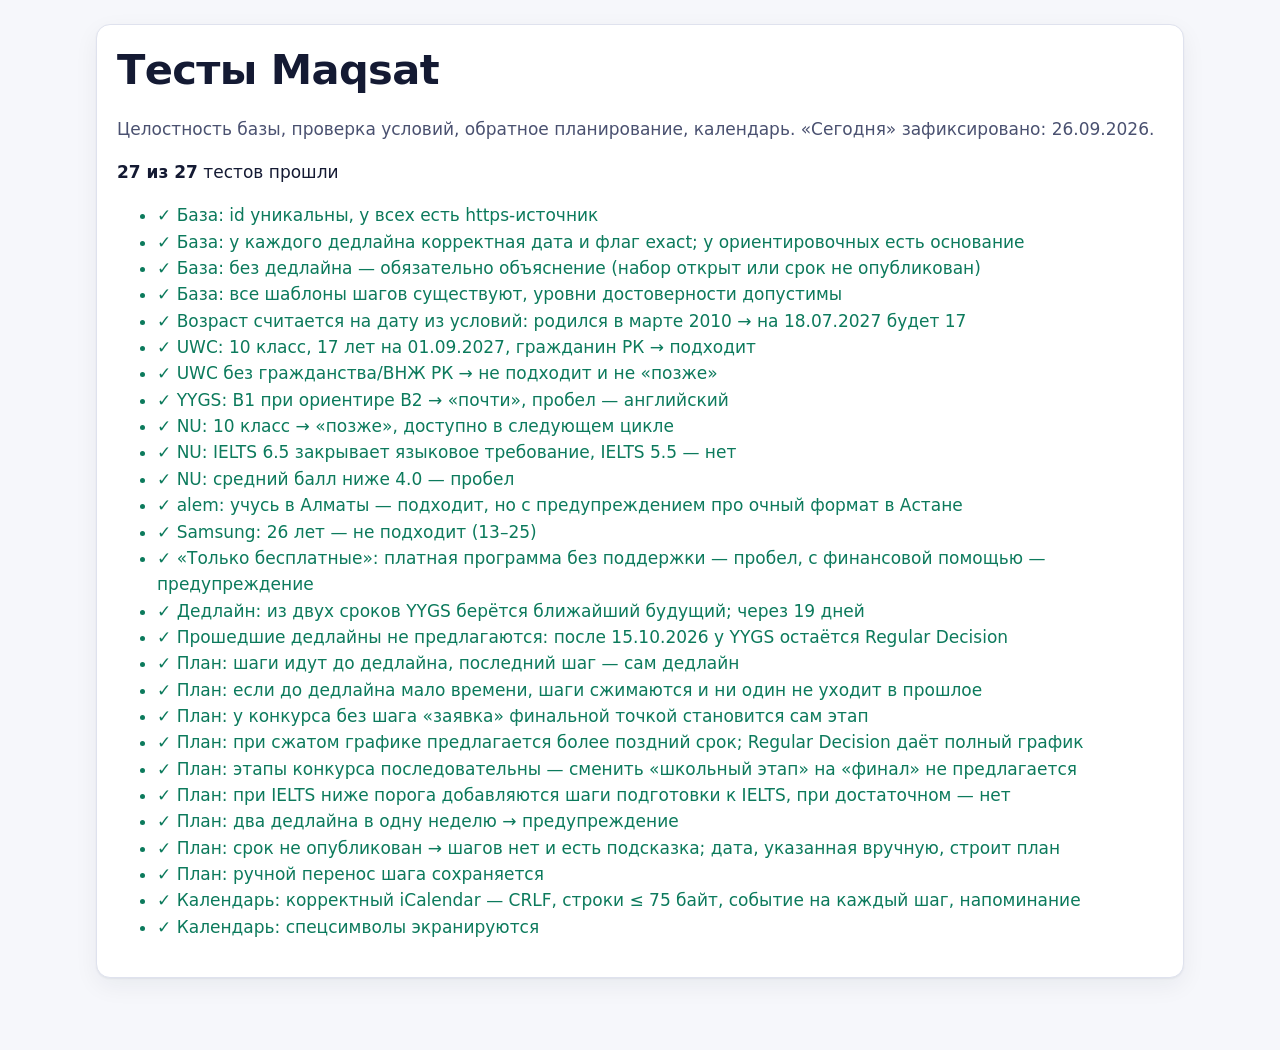
==== tests.html @ 8730979d "Maqsat: opportunity matching with eligibility gaps and backward planning Final-round product for Ven" ====
<!DOCTYPE html>
<html lang="ru">
<head>
  <meta charset="UTF-8">
  <meta name="viewport" content="width=device-width, initial-scale=1">
  <title>Maqsat — тесты</title>
  <link rel="stylesheet" href="css/style.css?v=1">
</head>
<body>
  <main>
    <section class="card">
      <h1>Тесты Maqsat</h1>
      <p class="muted">Целостность базы, проверка условий, обратное планирование, календарь. «Сегодня» зафиксировано: 26.09.2026.</p>
      <p id="sum"></p>
      <ul class="tests" id="tests"></ul>
    </section>
  </main>
  <script src="js/data.js?v=1"></script>
  <script src="js/engine.js?v=1"></script>
  <script>
    const T0 = M.date.parse('2026-09-26');
    const out = document.getElementById('tests');
    const results = [];
    function test(name, fn) {
      let ok = false, err = '';
      try { fn(); ok = true; } catch (e) { err = e.message; }
      results.push({ name, ok, err });
      out.insertAdjacentHTML('beforeend', `<li class="${ok ? 'pass' : 'fail'}">${ok ? '✓' : '✗'} ${name}${err ? ' — ' + err : ''}</li>`);
    }
    function assert(c, m) { if (!c) throw new Error(m || 'assertion failed'); }
    function eq(a, b, m) { if (JSON.stringify(a) !== JSON.stringify(b)) throw new Error((m || '') + ` ожидалось ${JSON.stringify(b)}, получено ${JSON.stringify(a)}`); }

    const base = { birthYear: 2010, birthMonth: 3, status: 'g10', kz: true, english: 2, ielts: null, avg: 4.6, city: 'almaty', interests: ['abroad', 'summer'], onlyFree: false };
    const P = over => Object.assign({}, base, over || {});
    const m = (id, p) => M.match(p || base, M.OPP[id], T0);

    // ---------- база ----------
    test('База: id уникальны, у всех есть https-источник', () => {
      eq(new Set(M.OPPORTUNITIES.map(o => o.id)).size, M.OPPORTUNITIES.length);
      M.OPPORTUNITIES.forEach(o => assert(/^https:\/\//.test(o.source.url), o.id));
    });
    test('База: у каждого дедлайна корректная дата и флаг exact; у ориентировочных есть основание', () => {
      M.OPPORTUNITIES.forEach(o => o.deadlines.forEach(d => {
        assert(/^\d{4}-\d{2}-\d{2}$/.test(d.date) && !isNaN(M.date.parse(d.date)), o.id);
        assert(typeof d.exact === 'boolean', o.id + ' exact');
        if (!d.exact) assert(d.basis && d.basis.length > 10, o.id + ': нет основания для оценки');
      }));
    });
    test('База: без дедлайна — обязательно объяснение (набор открыт или срок не опубликован)', () => {
      M.OPPORTUNITIES.filter(o => !o.deadlines.length).forEach(o => assert(o.rolling || o.unknownDeadline, o.id));
    });
    test('База: все шаблоны шагов существуют, уровни достоверности допустимы', () => {
      M.OPPORTUNITIES.forEach(o => {
        o.steps.forEach(k => assert(M.STEP_TEMPLATES[k], o.id + ':' + k));
        Object.values(o.reqConf || {}).forEach(c => assert(['official', 'secondary', 'estimate'].includes(c), o.id + ':' + c));
        (o.req.status || []).forEach(s => assert(M.STATUSES.some(x => x.id === s), o.id + ':' + s));
      });
    });

    // ---------- условия ----------
    test('Возраст считается на дату из условий: родился в марте 2010 → на 18.07.2027 будет 17', () => {
      eq(M.ageAt(base, M.date.parse('2027-07-18')), 17);
      eq(M.ageAt({ birthYear: 2010, birthMonth: 9 }, M.date.parse('2027-07-18')), 16);
    });
    test('UWC: 10 класс, 17 лет на 01.09.2027, гражданин РК → подходит', () => eq(m('uwc').status, 'fit'));
    test('UWC без гражданства/ВНЖ РК → не подходит и не «позже»', () => eq(m('uwc', P({ kz: false })).status, 'no'));
    test('YYGS: B1 при ориентире B2 → «почти», пробел — английский', () => {
      const r = m('yygs');
      eq(r.status, 'almost');
      assert(r.checks.find(c => c.kind === 'english').level === 'gap');
      eq(r.checks.find(c => c.kind === 'english').conf, 'estimate', 'уровень английского помечен как наша оценка:');
    });
    test('NU: 10 класс → «позже», доступно в следующем цикле', () => {
      const r = m('nu');
      eq(r.status, 'later'); eq(r.laterYear, 2028);
    });
    test('NU: IELTS 6.5 закрывает языковое требование, IELTS 5.5 — нет', () => {
      assert(m('nu', P({ status: 'g11', ielts: 6.5 })).checks.find(c => c.kind === 'english').level === 'ok');
      assert(m('nu', P({ status: 'g11', ielts: 5.5 })).checks.find(c => c.kind === 'english').level === 'gap');
    });
    test('NU: средний балл ниже 4.0 — пробел', () => eq(m('nu', P({ status: 'g11', ielts: 6.5, avg: 3.8 })).status, 'almost'));
    test('alem: учусь в Алматы — подходит, но с предупреждением про очный формат в Астане', () => {
      const r = m('alem');
      eq(r.status, 'fit');
      eq(r.checks.find(c => c.kind === 'city').level, 'warn');
    });
    test('Samsung: 26 лет — не подходит (13–25)', () => eq(m('samsung', P({ birthYear: 2000, status: 'grad' })).status, 'no'));
    test('«Только бесплатные»: платная программа без поддержки — пробел, с финансовой помощью — предупреждение', () => {
      eq(m('yygs', P({ onlyFree: true })).checks.find(c => c.kind === 'free').level, 'warn');
      assert(!m('flex', P({ onlyFree: true })).checks.some(c => c.kind === 'free'), 'FLEX бесплатный');
    });
    test('Дедлайн: из двух сроков YYGS берётся ближайший будущий; через 19 дней', () => {
      const r = m('yygs');
      eq(r.deadline.label, 'Early Action'); eq(r.daysLeft, 19);
    });
    test('Прошедшие дедлайны не предлагаются: после 15.10.2026 у YYGS остаётся Regular Decision', () => {
      eq(M.match(base, M.OPP.yygs, M.date.parse('2026-10-20')).deadline.label, 'Regular Decision');
    });

    // ---------- план ----------
    test('План: шаги идут до дедлайна, последний шаг — сам дедлайн', () => {
      const plan = M.buildPlan(base, { uwc: {} }, T0);
      const st = plan.items[0].steps;
      assert(st.length >= 4);
      eq(M.date.iso(st[st.length - 1].date), '2027-01-05');
      assert(st[st.length - 1].deadline);
    });
    test('План: если до дедлайна мало времени, шаги сжимаются и ни один не уходит в прошлое', () => {
      const plan = M.buildPlan(base, { yygs: { deadline: 0 } }, T0);
      const it = plan.items[0];
      assert(it.compressed, 'должен быть сжат');
      it.steps.forEach(s => assert(s.date >= T0, s.text + ' в прошлом'));
      assert(plan.warnings.some(w => w.type === 'late'));
    });
    test('План: у конкурса без шага «заявка» финальной точкой становится сам этап', () => {
      const st = M.buildPlan(base, { rknp: {} }, T0).items[0].steps;
      const last = st[st.length - 1];
      assert(last.deadline); eq(last.text, 'Школьный этап'); eq(M.date.iso(last.date), '2026-10-10');
    });
    test('План: при сжатом графике предлагается более поздний срок; Regular Decision даёт полный график', () => {
      const a = M.buildPlan(base, { yygs: { deadline: 0 } }, T0);
      const w = a.warnings.find(x => x.type === 'late');
      eq(w.alt, 1);
      const b = M.buildPlan(base, { yygs: { deadline: 1 } }, T0);
      assert(!b.items[0].compressed, 'RD не должен быть сжат');
    });
    test('План: этапы конкурса последовательны — сменить «школьный этап» на «финал» не предлагается', () => {
      const a = M.buildPlan(base, { rknp: {} }, T0);
      const w = a.warnings.find(x => x.type === 'late' && x.opp === 'rknp');
      assert(w && w.alt == null, JSON.stringify(w));
      eq(M.targetDeadline(M.OPP.rknp, T0, { deadline: 1 }).label, 'Школьный этап', 'выбор этапа игнорируется:');
    });
    test('План: при IELTS ниже порога добавляются шаги подготовки к IELTS, при достаточном — нет', () => {
      const need = M.buildPlan(P({ status: 'g11', ielts: 5.5 }), { nu: {} }, T0).steps.filter(s => s.id.includes(':ielts:'));
      const ok = M.buildPlan(P({ status: 'g11', ielts: 7 }), { nu: {} }, T0).steps.filter(s => s.id.includes(':ielts:'));
      eq(need.length, 3); eq(ok.length, 0);
    });
    test('План: два дедлайна в одну неделю → предупреждение', () => {
      const plan = M.buildPlan(P({ status: 'g11' }), { hungaricum: {}, rise: {} }, T0);
      assert(plan.warnings.some(w => w.type === 'clash'), JSON.stringify(plan.warnings));
    });
    test('План: срок не опубликован → шагов нет и есть подсказка; дата, указанная вручную, строит план', () => {
      const a = M.buildPlan(base, { flex: {} }, T0);
      eq(a.items[0].steps.length, 0); assert(a.warnings.some(w => w.type === 'nodate'));
      const b = M.buildPlan(base, { flex: { manualDate: '2026-11-20' } }, T0);
      assert(b.items[0].steps.length > 0); eq(M.date.iso(b.items[0].steps.slice(-1)[0].date), '2026-11-20');
    });
    test('План: ручной перенос шага сохраняется', () => {
      const id = M.buildPlan(base, { uwc: {} }, T0).steps[0].id;
      const p = M.buildPlan(base, { uwc: { moved: { [id]: '2026-12-01' } } }, T0);
      eq(M.date.iso(p.steps.find(s => s.id === id).date), '2026-12-01');
    });

    // ---------- календарь ----------
    test('Календарь: корректный iCalendar — CRLF, строки ≤ 75 байт, событие на каждый шаг, напоминание', () => {
      const plan = M.buildPlan(P({ status: 'g11', ielts: 5.5 }), { nu: {}, uwc: {}, yygs: { deadline: 1 } }, T0);
      const ics = M.toICS(plan, new Date(Date.UTC(2026, 8, 26, 10, 0, 0)));
      assert(ics.startsWith('BEGIN:VCALENDAR\r\n') && ics.endsWith('END:VCALENDAR\r\n'));
      const enc = new TextEncoder();
      ics.split('\r\n').forEach(l => assert(enc.encode(l).length <= 75, 'длинная строка: ' + l));
      eq((ics.match(/BEGIN:VEVENT/g) || []).length, plan.steps.length);
      eq((ics.match(/BEGIN:VALARM/g) || []).length, plan.steps.length);
      assert(/DTSTART;VALUE=DATE:20270105/.test(ics), 'дедлайн UWC');
    });
    test('Календарь: спецсимволы экранируются', () => {
      const plan = M.buildPlan(base, { uwc: {} }, T0);
      const ics = M.toICS(plan);
      assert(!/SUMMARY:[^\r]*[^\\],/.test(ics.replace(/\r\n /g, '')), 'неэкранированная запятая');
    });

    const pass = results.filter(r => r.ok).length;
    document.getElementById('sum').innerHTML = `<b>${pass} из ${results.length}</b> тестов прошли`;
    window.TEST_RESULTS = results;
  </script>
</body>
</html>
---- css/style.css ----
:root {
  --bg: #f6f7fb;
  --surface: #ffffff;
  --surface-2: #f0f2f8;
  --ink: #141a33;
  --ink-2: #4a5170;
  --line: #dfe2ee;
  --accent: #2f3fbf;
  --accent-ink: #ffffff;
  --accent-soft: #e6e9fb;
  --gold: #b87700;
  --gold-soft: #fff1d6;
  --ok: #0c7a5c;
  --ok-soft: #dcf2ea;
  --warn: #9a5200;
  --warn-soft: #fdecd6;
  --bad: #b3312f;
  --bad-soft: #fbe3e2;
  --later: #5b48c9;
  --later-soft: #ebe7fb;
  --radius: 14px;
  --shadow: 0 1px 2px rgba(20, 26, 51, .06), 0 8px 24px rgba(20, 26, 51, .06);
  color-scheme: light;
}
@media (prefers-color-scheme: dark) {
  :root:not([data-theme="light"]) {
    --bg: #0f1224; --surface: #171b33; --surface-2: #1f2440; --ink: #eef0fa; --ink-2: #aab0cf; --line: #2c3254;
    --accent: #8f9bff; --accent-ink: #0f1224; --accent-soft: #252c5c;
    --gold: #ffc24d; --gold-soft: #3b2e12; --ok: #4fd1a5; --ok-soft: #15372d; --warn: #ffb35c; --warn-soft: #3d2912;
    --bad: #ff8a86; --bad-soft: #43201f; --later: #b3a6ff; --later-soft: #2a2552;
    --shadow: 0 1px 2px rgba(0,0,0,.3), 0 8px 24px rgba(0,0,0,.3);
    color-scheme: dark;
  }
}

* { box-sizing: border-box; }
html { -webkit-text-size-adjust: 100%; }
body { margin: 0; background: var(--bg); color: var(--ink); font: 17px/1.55 system-ui, -apple-system, "Segoe UI", Roboto, Arial, sans-serif; }
h1, h2, h3 { line-height: 1.2; margin: 0 0 .5em; }
h1 { font-size: clamp(1.7rem, 4.5vw, 2.6rem); letter-spacing: -.015em; }
h2 { font-size: 1.25rem; }
h3 { font-size: 1.05rem; }
p { margin: 0 0 1em; }
a { color: var(--accent); }
.muted { color: var(--ink-2); }
.small { font-size: .9rem; }
.tiny { font-size: .8rem; }
.sr-only { position: absolute; width: 1px; height: 1px; overflow: hidden; clip: rect(0 0 0 0); white-space: nowrap; }
.skip { position: absolute; left: -999px; top: 8px; background: var(--accent); color: var(--accent-ink); padding: 10px 14px; border-radius: 8px; z-index: 20; }
.skip:focus { left: 8px; }
:focus-visible { outline: 3px solid var(--accent); outline-offset: 2px; }

.topbar { display: flex; flex-wrap: wrap; align-items: center; justify-content: space-between; gap: 8px 16px; padding: 12px max(16px, calc((100vw - 1120px) / 2)); background: var(--surface); border-bottom: 1px solid var(--line); position: sticky; top: 0; z-index: 10; }
.brand { display: flex; align-items: center; gap: 8px; color: var(--accent); text-decoration: none; font-weight: 800; font-size: 1.25rem; }
.topbar nav { display: flex; gap: 4px; overflow-x: auto; }
.topbar nav a { color: var(--ink-2); text-decoration: none; padding: 8px 12px; border-radius: 999px; white-space: nowrap; font-weight: 600; font-size: .95rem; min-height: 40px; display: inline-flex; align-items: center; gap: 6px; }
.topbar nav a.active, .topbar nav a:hover { background: var(--accent-soft); color: var(--accent); }
.badge { background: var(--accent); color: var(--accent-ink); border-radius: 999px; font-size: .75rem; padding: 1px 7px; }

main { max-width: 1120px; margin: 0 auto; padding: 24px 16px 56px; outline: none; }
.foot { text-align: center; color: var(--ink-2); font-size: .82rem; padding: 20px 16px 32px; }

.card { background: var(--surface); border: 1px solid var(--line); border-radius: var(--radius); padding: 20px; box-shadow: var(--shadow); margin-bottom: 16px; }
.narrow { max-width: 720px; margin-left: auto; margin-right: auto; }

.btn { display: inline-flex; align-items: center; justify-content: center; gap: 8px; min-height: 46px; padding: 10px 20px; border-radius: 12px; border: 1.5px solid var(--line); background: var(--surface); color: var(--ink); font: inherit; font-weight: 700; text-decoration: none; cursor: pointer; }
.btn:hover { border-color: var(--accent); }
.btn.primary { background: var(--accent); border-color: var(--accent); color: var(--accent-ink); }
.btn.ghost { background: transparent; border-color: transparent; color: var(--ink-2); }
.btn.small { min-height: 38px; padding: 6px 14px; font-size: .92rem; }
.btn[aria-pressed="true"] { background: var(--ok-soft); border-color: var(--ok); color: var(--ok); }
.row { display: flex; flex-wrap: wrap; gap: 10px; align-items: center; }

/* Главная */
.hero { padding: 16px 0 8px; }
.hero h1 { max-width: 18ch; }
.lead { font-size: 1.15rem; color: var(--ink-2); max-width: 60ch; }
.pillars { display: grid; grid-template-columns: repeat(3, 1fr); gap: 14px; margin: 28px 0; }
.pillar { background: var(--surface); border: 1px solid var(--line); border-radius: var(--radius); padding: 18px; }
.pillar b { display: block; font-size: 1.05rem; margin-bottom: 4px; }
.pillar p { margin: 0; color: var(--ink-2); font-size: .95rem; }
.pillar .num { display: inline-grid; place-items: center; width: 34px; height: 34px; border-radius: 50%; background: var(--accent); color: var(--accent-ink); font-weight: 800; margin-bottom: 10px; }
.trust { border-left: 0; background: var(--gold-soft); border-radius: var(--radius); padding: 16px 18px; }

/* Форма */
form .field { display: grid; gap: 6px; margin-bottom: 16px; }
.field > span, legend { font-weight: 700; }
.field .hint { font-weight: 400; color: var(--ink-2); font-size: .88rem; }
select, input[type="number"] { font: inherit; padding: 11px 12px; min-height: 46px; border-radius: 10px; border: 1.5px solid var(--line); background: var(--surface-2); color: var(--ink); width: 100%; }
.two { display: grid; grid-template-columns: 1fr 1fr; gap: 12px; }
fieldset { border: 0; padding: 0; margin: 0 0 16px; }
.chips { display: flex; flex-wrap: wrap; gap: 8px; margin-top: 8px; }
.chip-check { position: relative; }
.chip-check input { position: absolute; opacity: 0; width: 1px; height: 1px; }
.chip-check span { display: inline-flex; align-items: center; min-height: 42px; padding: 8px 14px; border-radius: 999px; border: 1.5px solid var(--line); background: var(--surface); cursor: pointer; font-weight: 600; font-size: .95rem; }
.chip-check input:checked + span { background: var(--accent-soft); border-color: var(--accent); color: var(--accent); }
.chip-check input:checked + span::before { content: "✓ "; }
.chip-check input:focus-visible + span { outline: 3px solid var(--accent); outline-offset: 2px; }
.switch { display: flex; gap: 10px; align-items: center; min-height: 44px; font-weight: 600; }
.switch input { width: 22px; height: 22px; accent-color: var(--accent); }

/* Возможности */
.summary { display: flex; flex-wrap: wrap; gap: 8px; margin: 12px 0 18px; }
.filter { border: 1.5px solid var(--line); background: var(--surface); border-radius: 999px; padding: 8px 14px; min-height: 42px; font: inherit; font-weight: 700; cursor: pointer; color: var(--ink); }
.filter[aria-pressed="true"] { background: var(--ink); color: var(--surface); border-color: var(--ink); }
.opps { display: grid; grid-template-columns: repeat(auto-fill, minmax(320px, 1fr)); gap: 16px; }
.opp { display: flex; flex-direction: column; background: var(--surface); border: 1px solid var(--line); border-radius: var(--radius); box-shadow: var(--shadow); overflow: hidden; }
.opp-head { padding: 16px 18px 10px; }
.opp-body { padding: 0 18px 12px; flex: 1; }
.opp-foot { padding: 12px 18px 16px; border-top: 1px solid var(--line); display: flex; flex-wrap: wrap; gap: 8px; align-items: center; justify-content: space-between; }
.status { display: inline-flex; align-items: center; gap: 6px; font-weight: 800; font-size: .82rem; padding: 4px 10px; border-radius: 999px; margin-bottom: 8px; }
.st-fit { background: var(--ok-soft); color: var(--ok); }
.st-almost { background: var(--warn-soft); color: var(--warn); }
.st-later { background: var(--later-soft); color: var(--later); }
.st-no { background: var(--surface-2); color: var(--ink-2); }
.opp h3 { font-size: 1.12rem; margin-bottom: 2px; }
.org { color: var(--ink-2); font-size: .88rem; margin-bottom: 8px; }
.tags { display: flex; flex-wrap: wrap; gap: 6px; margin-bottom: 10px; }
.tag { font-size: .78rem; font-weight: 700; padding: 3px 8px; border-radius: 6px; background: var(--surface-2); color: var(--ink-2); }
.tag.free { background: var(--ok-soft); color: var(--ok); }
.dl { display: flex; flex-wrap: wrap; align-items: baseline; gap: 4px 10px; padding: 10px 12px; border-radius: 10px; background: var(--gold-soft); margin: 10px 0; }
.dl b { color: var(--gold); }
.dl .left { font-weight: 800; }
.dl.soon { background: var(--bad-soft); }
.dl.soon b, .dl.soon .left { color: var(--bad); }
.dl.none { background: var(--surface-2); }
.est { font-size: .75rem; font-weight: 800; text-transform: uppercase; letter-spacing: .04em; padding: 2px 6px; border-radius: 4px; background: var(--surface); color: var(--gold); border: 1px solid currentColor; }
.checks { list-style: none; padding: 0; margin: 0; }
.checks li { display: grid; grid-template-columns: 22px 1fr; gap: 6px; padding: 5px 0; font-size: .93rem; }
.checks .i { font-weight: 900; text-align: center; }
.lv-ok .i { color: var(--ok); }
.lv-gap .i { color: var(--warn); }
.lv-warn .i { color: var(--warn); }
.lv-hard .i { color: var(--bad); }
.conf { display: inline-block; font-size: .72rem; font-weight: 700; padding: 1px 6px; border-radius: 4px; margin-left: 4px; vertical-align: 1px; }
.conf-secondary { background: var(--warn-soft); color: var(--warn); }
.conf-estimate { background: var(--later-soft); color: var(--later); }
details.more summary { cursor: pointer; font-weight: 700; color: var(--accent); padding: 6px 0; min-height: 36px; }
details.more p { font-size: .92rem; }
.src { font-size: .82rem; color: var(--ink-2); }

/* План */
.plan-top { display: grid; grid-template-columns: 1.3fr 1fr; gap: 16px; margin-bottom: 16px; align-items: start; }
.goal-row { display: flex; align-items: flex-start; justify-content: space-between; gap: 8px; }
.goal-row b { flex: 1; min-width: 0; }
.today .more { margin-top: 12px; font-size: .92rem; opacity: .9; }
.today { background: var(--accent); color: var(--accent-ink); border-radius: var(--radius); padding: 20px; }
.today .eyebrow { opacity: .85; text-transform: uppercase; letter-spacing: .08em; font-size: .78rem; font-weight: 800; }
.today h2 { font-size: 1.35rem; margin: 6px 0 4px; }
.today .btn { background: var(--accent-ink); color: var(--accent); border-color: var(--accent-ink); margin-top: 10px; }
.goals-list { list-style: none; padding: 0; margin: 0; }
.goals-list li { padding: 10px 0; border-top: 1px solid var(--line); }
.goals-list li:first-child { border-top: 0; }
.bar { height: 10px; border-radius: 6px; background: var(--surface-2); overflow: hidden; margin-top: 6px; }
.bar i { display: block; height: 100%; background: var(--ok); border-radius: 6px; }
.warns { list-style: none; padding: 0; margin: 0 0 16px; }
.warns li { background: var(--warn-soft); color: var(--ink); border-radius: 10px; padding: 10px 14px; margin-bottom: 8px; font-size: .95rem; }
.warns li::before { content: "⚠ "; color: var(--warn); font-weight: 900; }
.week { margin-bottom: 18px; }
.week h3 { font-size: .95rem; text-transform: uppercase; letter-spacing: .05em; color: var(--ink-2); margin-bottom: 8px; }
.step { display: grid; grid-template-columns: 44px 1fr auto; gap: 10px; align-items: center; padding: 10px 12px; background: var(--surface); border: 1px solid var(--line); border-radius: 12px; margin-bottom: 8px; }
.step input[type="checkbox"] { width: 26px; height: 26px; accent-color: var(--ok); justify-self: center; }
.step .t { font-weight: 600; }
.step .meta { font-size: .85rem; color: var(--ink-2); }
.step.done .t { text-decoration: line-through; color: var(--ink-2); }
.step.overdue { border-color: var(--bad); background: var(--bad-soft); }
.step.is-deadline { border-width: 2px; border-color: var(--gold); }
.step .date { font-weight: 800; font-size: .9rem; white-space: nowrap; text-align: right; }
.dot { display: inline-block; width: 10px; height: 10px; border-radius: 50%; margin-right: 6px; vertical-align: 1px; }
.manual { display: grid; gap: 6px; margin-top: 8px; }
.manual input { font: inherit; padding: 8px 10px; border-radius: 8px; border: 1.5px solid var(--line); background: var(--surface-2); color: var(--ink); min-height: 42px; }

/* Данные */
table.data { width: 100%; border-collapse: collapse; font-size: .92rem; }
table.data th, table.data td { text-align: left; padding: 10px 8px; border-bottom: 1px solid var(--line); vertical-align: top; }
table.data th { color: var(--ink-2); }
.table-wrap { overflow-x: auto; }

/* Тесты */
.tests li.pass { color: var(--ok); }
.tests li.fail { color: var(--bad); font-weight: 800; }

@media (max-width: 860px) {
  .plan-top { grid-template-columns: 1fr; }
}
@media (max-width: 640px) {
  body { font-size: 16px; }
  .topbar nav { flex-wrap: wrap; overflow: visible; }
  .topbar nav a { padding: 6px 10px; font-size: .9rem; }
  .pillars { grid-template-columns: 1fr; }
  .two { grid-template-columns: 1fr; }
  .opps { grid-template-columns: 1fr; }
  .card { padding: 16px; }
  .step { grid-template-columns: 40px 1fr; }
  .step .date { grid-column: 2; text-align: left; }
}
@media (prefers-reduced-motion: reduce) { * { transition: none !important; animation: none !important; } }

@media print {
  .topbar, .foot, .no-print, .skip { display: none !important; }
  body { background: #fff; color: #000; font-size: 12pt; }
  main { padding: 0; }
  .card, .step, .today { box-shadow: none; break-inside: avoid; }
  .today { background: #fff; color: #000; border: 2px solid #000; }
}
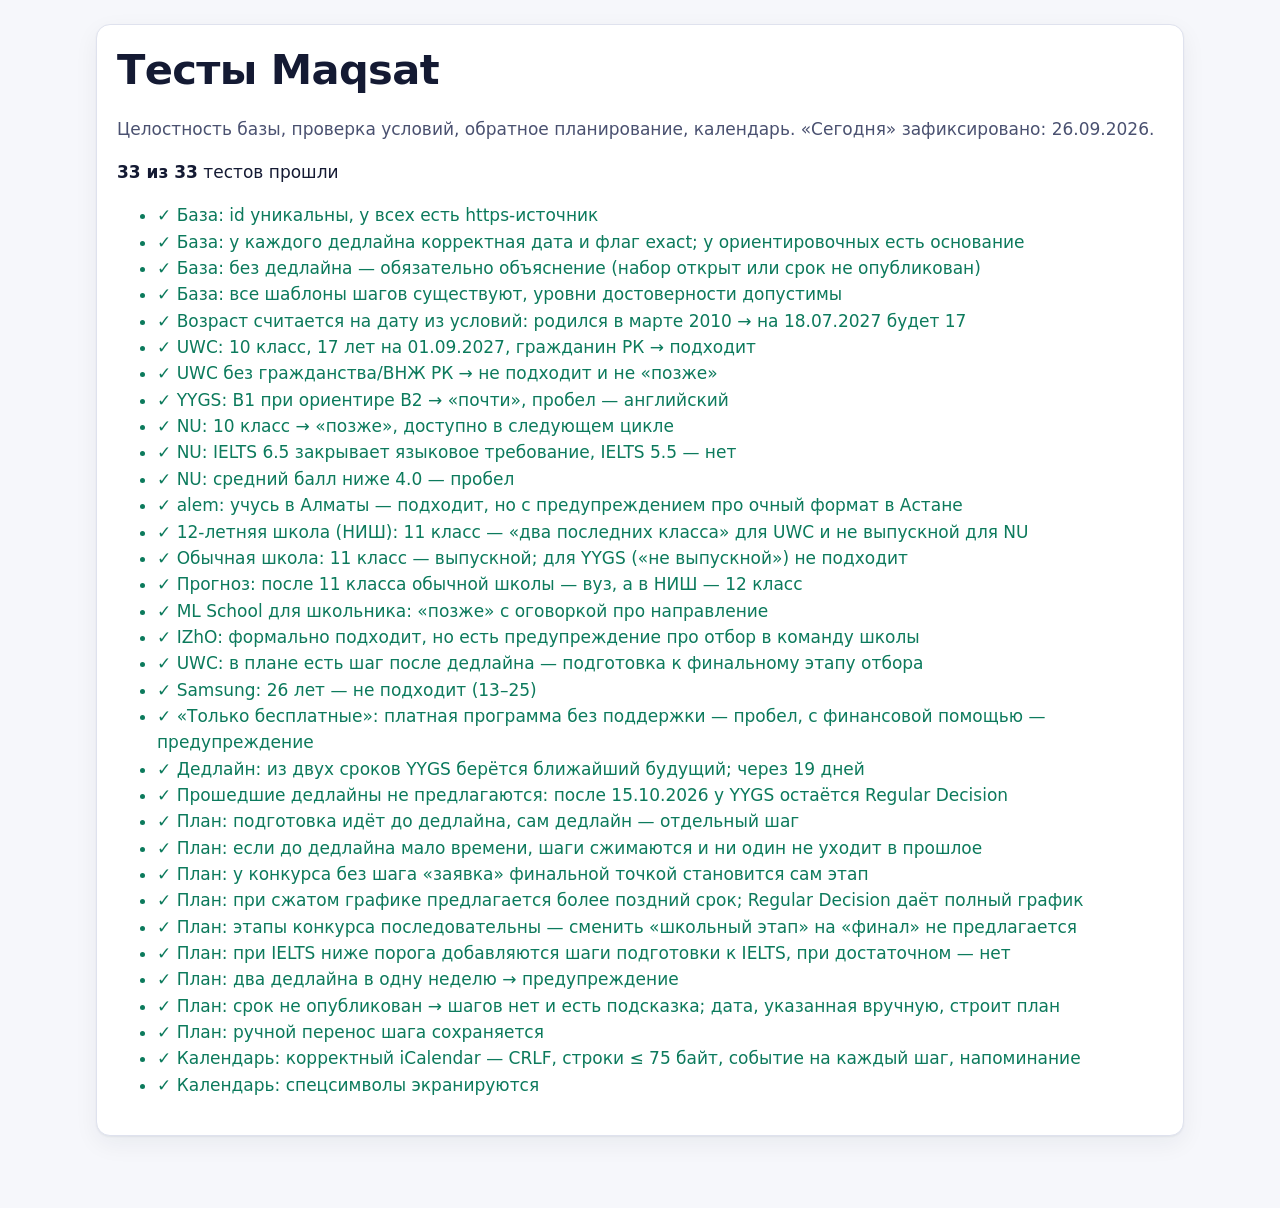
==== commit 25850ad0: "Fix issues from self-review: 12-grade schools, later conditions, gates - Grades are checked relative" ====
--- a/tests.html
+++ b/tests.html
@@ -84,6 +84,35 @@
       eq(r.status, 'fit');
       eq(r.checks.find(c => c.kind === 'city').level, 'warn');
     });
+    test('12-летняя школа (НИШ): 11 класс — «два последних класса» для UWC и не выпускной для NU', () => {
+      const nis = P({ status: 'g11', school12: true, birthYear: 2010 });
+      eq(m('uwc', nis).checks.find(c => c.kind === 'status').level, 'ok');
+      eq(m('nu', nis).status, 'later');
+      eq(m('nu', nis).laterYear, 2028);
+    });
+    test('Обычная школа: 11 класс — выпускной; для YYGS («не выпускной») не подходит', () => {
+      eq(m('yygs', P({ status: 'g11' })).checks.find(c => c.kind === 'status').level, 'hard');
+      eq(m('yygs', P({ status: 'g11', school12: true })).checks.find(c => c.kind === 'status').level, 'ok');
+    });
+    test('Прогноз: после 11 класса обычной школы — вуз, а в НИШ — 12 класс', () => {
+      eq(M.nextStatus('g11', P()), 'uni');
+      eq(M.nextStatus('g11', P({ school12: true })), 'g12');
+    });
+    test('ML School для школьника: «позже» с оговоркой про направление', () => {
+      const r = m('mlschool');
+      eq(r.status, 'later');
+      assert(/IT-, математическое или техническое/.test(M.OPP.mlschool.laterCondition));
+    });
+    test('IZhO: формально подходит, но есть предупреждение про отбор в команду школы', () => {
+      const r = m('izho');
+      eq(r.status, 'fit');
+      eq(r.checks.find(c => c.kind === 'gate').level, 'warn');
+    });
+    test('UWC: в плане есть шаг после дедлайна — подготовка к финальному этапу отбора', () => {
+      const st = M.buildPlan(base, { uwc: {} }, T0).items[0].steps;
+      const post = st.filter(s => s.date > M.date.parse('2027-01-05'));
+      eq(post.length, 1); eq(M.date.iso(post[0].date), '2027-02-02');
+    });
     test('Samsung: 26 лет — не подходит (13–25)', () => eq(m('samsung', P({ birthYear: 2000, status: 'grad' })).status, 'no'));
     test('«Только бесплатные»: платная программа без поддержки — пробел, с финансовой помощью — предупреждение', () => {
       eq(m('yygs', P({ onlyFree: true })).checks.find(c => c.kind === 'free').level, 'warn');
@@ -98,12 +127,13 @@
     });
 
     // ---------- план ----------
-    test('План: шаги идут до дедлайна, последний шаг — сам дедлайн', () => {
+    test('План: подготовка идёт до дедлайна, сам дедлайн — отдельный шаг', () => {
       const plan = M.buildPlan(base, { uwc: {} }, T0);
       const st = plan.items[0].steps;
       assert(st.length >= 4);
-      eq(M.date.iso(st[st.length - 1].date), '2027-01-05');
-      assert(st[st.length - 1].deadline);
+      const dl = st.filter(s => s.deadline);
+      eq(dl.length, 1); eq(M.date.iso(dl[0].date), '2027-01-05');
+      st.filter(s => !s.deadline && !s.id.includes(':interview')).forEach(s => assert(s.date <= dl[0].date, s.text));
     });
     test('План: если до дедлайна мало времени, шаги сжимаются и ни один не уходит в прошлое', () => {
       const plan = M.buildPlan(base, { yygs: { deadline: 0 } }, T0);
--- a/css/style.css
+++ b/css/style.css
@@ -49,6 +49,7 @@
 .skip { position: absolute; left: -999px; top: 8px; background: var(--accent); color: var(--accent-ink); padding: 10px 14px; border-radius: 8px; z-index: 20; }
 .skip:focus { left: 8px; }
 :focus-visible { outline: 3px solid var(--accent); outline-offset: 2px; }
+h1[tabindex="-1"]:focus { outline: none; } /* фокус переносится на заголовок для экранных дикторов */
 
 .topbar { display: flex; flex-wrap: wrap; align-items: center; justify-content: space-between; gap: 8px 16px; padding: 12px max(16px, calc((100vw - 1120px) / 2)); background: var(--surface); border-bottom: 1px solid var(--line); position: sticky; top: 0; z-index: 10; }
 .brand { display: flex; align-items: center; gap: 8px; color: var(--accent); text-decoration: none; font-weight: 800; font-size: 1.25rem; }
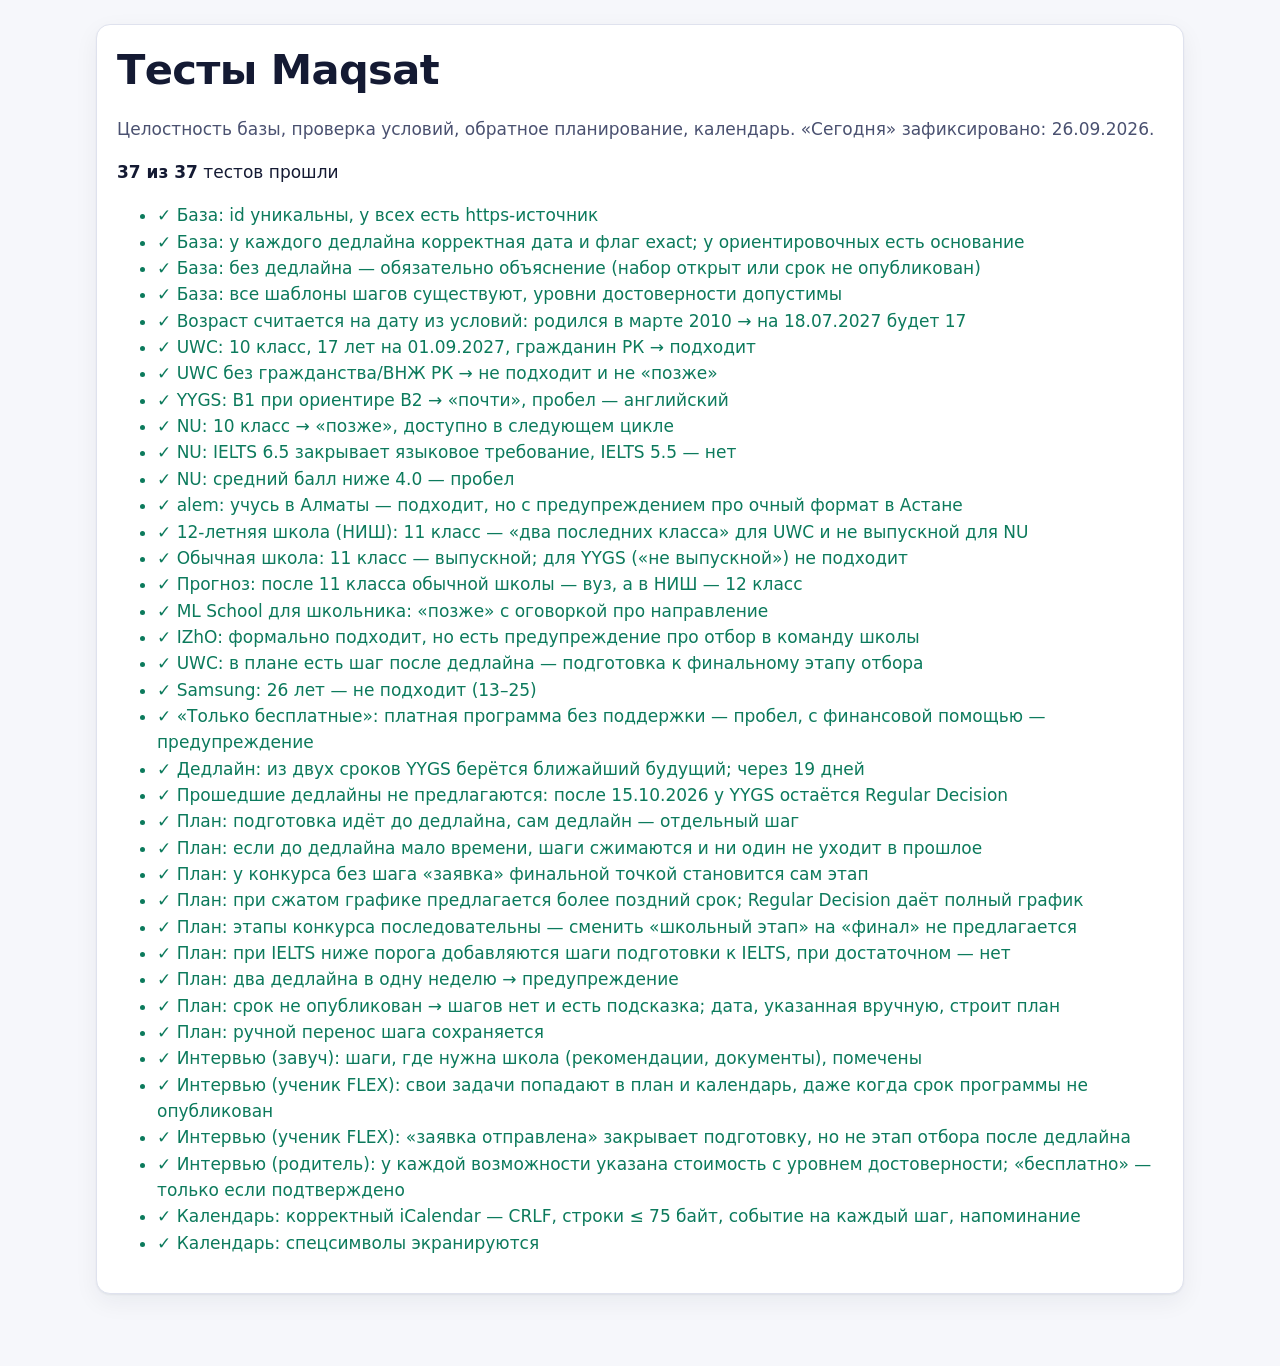
==== commit b1459ec2: "Add user research results and build what interviewees asked for Survey (n=22 of 24; 2 invalid answer" ====
--- a/tests.html
+++ b/tests.html
@@ -181,6 +181,31 @@
       eq(M.date.iso(p.steps.find(s => s.id === id).date), '2026-12-01');
     });
 
+    // ---------- по итогам интервью ----------
+    test('Интервью (завуч): шаги, где нужна школа (рекомендации, документы), помечены', () => {
+      const st = M.buildPlan(base, { turkiye: {} }, T0).items[0].steps;
+      const school = st.filter(s => s.school).map(s => s.text);
+      assert(school.some(t => /рекомендации/.test(t)) && school.some(t => /документы/.test(t)), JSON.stringify(school));
+    });
+    test('Интервью (ученик FLEX): свои задачи попадают в план и календарь, даже когда срок программы не опубликован', () => {
+      const pick = { flex: { custom: [{ id: '1', text: 'Спросить выпускника FLEX про собеседование', date: '2026-10-05' }] } };
+      const plan = M.buildPlan(base, pick, T0);
+      eq(plan.steps.length, 1); assert(plan.steps[0].custom);
+      assert(/Спросить выпускника FLEX/.test(M.toICS(plan).replace(/\r\n /g, '')));
+      const bad = M.buildPlan(base, { flex: { custom: [{ id: '2', text: 'x', date: 'завтра' }] } }, T0);
+      eq(bad.steps.length, 0, 'некорректная дата отбрасывается:');
+    });
+    test('Интервью (ученик FLEX): «заявка отправлена» закрывает подготовку, но не этап отбора после дедлайна', () => {
+      const it = M.buildPlan(base, { uwc: {} }, T0).items[0];
+      const pre = M.preSubmitSteps(it);
+      assert(pre.length === it.steps.length - 1, 'все шаги, кроме этапа отбора');
+      assert(!pre.some(s => s.post));
+    });
+    test('Интервью (родитель): у каждой возможности указана стоимость с уровнем достоверности; «бесплатно» — только если подтверждено', () => {
+      M.OPPORTUNITIES.forEach(o => { assert(o.cost && o.cost.text && ['official', 'secondary'].includes(o.cost.conf), o.id); assert([true, false, null].includes(o.free), o.id); });
+      eq(m('izho', P({ onlyFree: true })).checks.find(c => c.kind === 'free').level, 'warn', 'неизвестная стоимость — предупреждение:');
+    });
+
     // ---------- календарь ----------
     test('Календарь: корректный iCalendar — CRLF, строки ≤ 75 байт, событие на каждый шаг, напоминание', () => {
       const plan = M.buildPlan(P({ status: 'g11', ielts: 5.5 }), { nu: {}, uwc: {}, yygs: { deadline: 1 } }, T0);
--- a/css/style.css
+++ b/css/style.css
@@ -169,6 +169,11 @@
 .step .date { font-weight: 800; font-size: .9rem; white-space: nowrap; text-align: right; }
 .dot { display: inline-block; width: 10px; height: 10px; border-radius: 50%; margin-right: 6px; vertical-align: 1px; }
 .manual { display: grid; gap: 6px; margin-top: 8px; }
+.pill { display: inline-block; font-size: .75rem; font-weight: 700; padding: 2px 8px; border-radius: 999px; vertical-align: 1px; }
+.pill.school { background: var(--gold-soft); color: var(--gold); }
+.pill.mine { background: var(--accent-soft); color: var(--accent); }
+.cost { font-size: .92rem; margin: 0 0 8px; }
+details.add-task summary { cursor: pointer; font-weight: 700; color: var(--accent); padding: 8px 0 0; min-height: 36px; }
 .manual input { font: inherit; padding: 8px 10px; border-radius: 8px; border: 1.5px solid var(--line); background: var(--surface-2); color: var(--ink); min-height: 42px; }
 
 /* Данные */
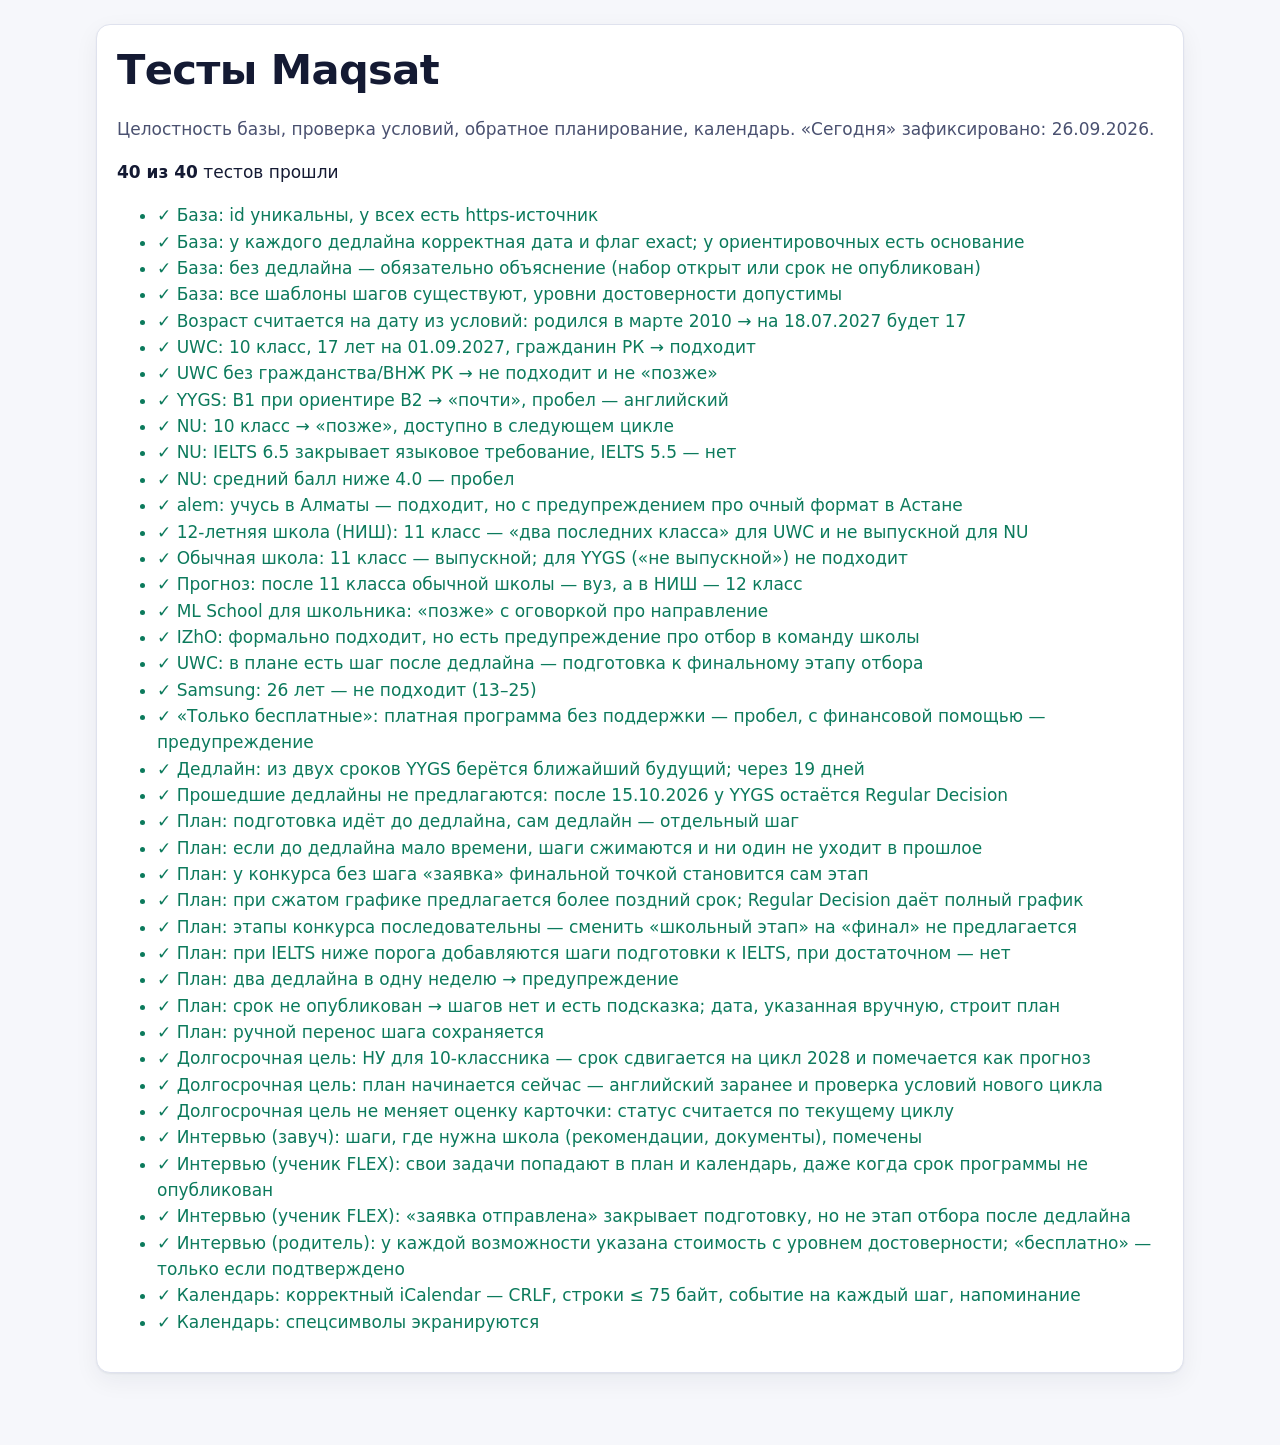
==== commit bea418bb: "Long-term goals, CI tests and weekly source check - 'Later' opportunities can be added as a goal for" ====
--- a/tests.html
+++ b/tests.html
@@ -17,214 +17,13 @@
   </main>
   <script src="js/data.js?v=1"></script>
   <script src="js/engine.js?v=1"></script>
+  <script src="js/tests.js?v=1"></script>
   <script>
-    const T0 = M.date.parse('2026-09-26');
+    const results = M.runTests();
     const out = document.getElementById('tests');
-    const results = [];
-    function test(name, fn) {
-      let ok = false, err = '';
-      try { fn(); ok = true; } catch (e) { err = e.message; }
-      results.push({ name, ok, err });
-      out.insertAdjacentHTML('beforeend', `<li class="${ok ? 'pass' : 'fail'}">${ok ? '✓' : '✗'} ${name}${err ? ' — ' + err : ''}</li>`);
-    }
-    function assert(c, m) { if (!c) throw new Error(m || 'assertion failed'); }
-    function eq(a, b, m) { if (JSON.stringify(a) !== JSON.stringify(b)) throw new Error((m || '') + ` ожидалось ${JSON.stringify(b)}, получено ${JSON.stringify(a)}`); }
-
-    const base = { birthYear: 2010, birthMonth: 3, status: 'g10', kz: true, english: 2, ielts: null, avg: 4.6, city: 'almaty', interests: ['abroad', 'summer'], onlyFree: false };
-    const P = over => Object.assign({}, base, over || {});
-    const m = (id, p) => M.match(p || base, M.OPP[id], T0);
-
-    // ---------- база ----------
-    test('База: id уникальны, у всех есть https-источник', () => {
-      eq(new Set(M.OPPORTUNITIES.map(o => o.id)).size, M.OPPORTUNITIES.length);
-      M.OPPORTUNITIES.forEach(o => assert(/^https:\/\//.test(o.source.url), o.id));
-    });
-    test('База: у каждого дедлайна корректная дата и флаг exact; у ориентировочных есть основание', () => {
-      M.OPPORTUNITIES.forEach(o => o.deadlines.forEach(d => {
-        assert(/^\d{4}-\d{2}-\d{2}$/.test(d.date) && !isNaN(M.date.parse(d.date)), o.id);
-        assert(typeof d.exact === 'boolean', o.id + ' exact');
-        if (!d.exact) assert(d.basis && d.basis.length > 10, o.id + ': нет основания для оценки');
-      }));
-    });
-    test('База: без дедлайна — обязательно объяснение (набор открыт или срок не опубликован)', () => {
-      M.OPPORTUNITIES.filter(o => !o.deadlines.length).forEach(o => assert(o.rolling || o.unknownDeadline, o.id));
-    });
-    test('База: все шаблоны шагов существуют, уровни достоверности допустимы', () => {
-      M.OPPORTUNITIES.forEach(o => {
-        o.steps.forEach(k => assert(M.STEP_TEMPLATES[k], o.id + ':' + k));
-        Object.values(o.reqConf || {}).forEach(c => assert(['official', 'secondary', 'estimate'].includes(c), o.id + ':' + c));
-        (o.req.status || []).forEach(s => assert(M.STATUSES.some(x => x.id === s), o.id + ':' + s));
-      });
-    });
-
-    // ---------- условия ----------
-    test('Возраст считается на дату из условий: родился в марте 2010 → на 18.07.2027 будет 17', () => {
-      eq(M.ageAt(base, M.date.parse('2027-07-18')), 17);
-      eq(M.ageAt({ birthYear: 2010, birthMonth: 9 }, M.date.parse('2027-07-18')), 16);
-    });
-    test('UWC: 10 класс, 17 лет на 01.09.2027, гражданин РК → подходит', () => eq(m('uwc').status, 'fit'));
-    test('UWC без гражданства/ВНЖ РК → не подходит и не «позже»', () => eq(m('uwc', P({ kz: false })).status, 'no'));
-    test('YYGS: B1 при ориентире B2 → «почти», пробел — английский', () => {
-      const r = m('yygs');
-      eq(r.status, 'almost');
-      assert(r.checks.find(c => c.kind === 'english').level === 'gap');
-      eq(r.checks.find(c => c.kind === 'english').conf, 'estimate', 'уровень английского помечен как наша оценка:');
-    });
-    test('NU: 10 класс → «позже», доступно в следующем цикле', () => {
-      const r = m('nu');
-      eq(r.status, 'later'); eq(r.laterYear, 2028);
-    });
-    test('NU: IELTS 6.5 закрывает языковое требование, IELTS 5.5 — нет', () => {
-      assert(m('nu', P({ status: 'g11', ielts: 6.5 })).checks.find(c => c.kind === 'english').level === 'ok');
-      assert(m('nu', P({ status: 'g11', ielts: 5.5 })).checks.find(c => c.kind === 'english').level === 'gap');
-    });
-    test('NU: средний балл ниже 4.0 — пробел', () => eq(m('nu', P({ status: 'g11', ielts: 6.5, avg: 3.8 })).status, 'almost'));
-    test('alem: учусь в Алматы — подходит, но с предупреждением про очный формат в Астане', () => {
-      const r = m('alem');
-      eq(r.status, 'fit');
-      eq(r.checks.find(c => c.kind === 'city').level, 'warn');
-    });
-    test('12-летняя школа (НИШ): 11 класс — «два последних класса» для UWC и не выпускной для NU', () => {
-      const nis = P({ status: 'g11', school12: true, birthYear: 2010 });
-      eq(m('uwc', nis).checks.find(c => c.kind === 'status').level, 'ok');
-      eq(m('nu', nis).status, 'later');
-      eq(m('nu', nis).laterYear, 2028);
-    });
-    test('Обычная школа: 11 класс — выпускной; для YYGS («не выпускной») не подходит', () => {
-      eq(m('yygs', P({ status: 'g11' })).checks.find(c => c.kind === 'status').level, 'hard');
-      eq(m('yygs', P({ status: 'g11', school12: true })).checks.find(c => c.kind === 'status').level, 'ok');
-    });
-    test('Прогноз: после 11 класса обычной школы — вуз, а в НИШ — 12 класс', () => {
-      eq(M.nextStatus('g11', P()), 'uni');
-      eq(M.nextStatus('g11', P({ school12: true })), 'g12');
-    });
-    test('ML School для школьника: «позже» с оговоркой про направление', () => {
-      const r = m('mlschool');
-      eq(r.status, 'later');
-      assert(/IT-, математическое или техническое/.test(M.OPP.mlschool.laterCondition));
-    });
-    test('IZhO: формально подходит, но есть предупреждение про отбор в команду школы', () => {
-      const r = m('izho');
-      eq(r.status, 'fit');
-      eq(r.checks.find(c => c.kind === 'gate').level, 'warn');
-    });
-    test('UWC: в плане есть шаг после дедлайна — подготовка к финальному этапу отбора', () => {
-      const st = M.buildPlan(base, { uwc: {} }, T0).items[0].steps;
-      const post = st.filter(s => s.date > M.date.parse('2027-01-05'));
-      eq(post.length, 1); eq(M.date.iso(post[0].date), '2027-02-02');
-    });
-    test('Samsung: 26 лет — не подходит (13–25)', () => eq(m('samsung', P({ birthYear: 2000, status: 'grad' })).status, 'no'));
-    test('«Только бесплатные»: платная программа без поддержки — пробел, с финансовой помощью — предупреждение', () => {
-      eq(m('yygs', P({ onlyFree: true })).checks.find(c => c.kind === 'free').level, 'warn');
-      assert(!m('flex', P({ onlyFree: true })).checks.some(c => c.kind === 'free'), 'FLEX бесплатный');
-    });
-    test('Дедлайн: из двух сроков YYGS берётся ближайший будущий; через 19 дней', () => {
-      const r = m('yygs');
-      eq(r.deadline.label, 'Early Action'); eq(r.daysLeft, 19);
-    });
-    test('Прошедшие дедлайны не предлагаются: после 15.10.2026 у YYGS остаётся Regular Decision', () => {
-      eq(M.match(base, M.OPP.yygs, M.date.parse('2026-10-20')).deadline.label, 'Regular Decision');
-    });
-
-    // ---------- план ----------
-    test('План: подготовка идёт до дедлайна, сам дедлайн — отдельный шаг', () => {
-      const plan = M.buildPlan(base, { uwc: {} }, T0);
-      const st = plan.items[0].steps;
-      assert(st.length >= 4);
-      const dl = st.filter(s => s.deadline);
-      eq(dl.length, 1); eq(M.date.iso(dl[0].date), '2027-01-05');
-      st.filter(s => !s.deadline && !s.id.includes(':interview')).forEach(s => assert(s.date <= dl[0].date, s.text));
-    });
-    test('План: если до дедлайна мало времени, шаги сжимаются и ни один не уходит в прошлое', () => {
-      const plan = M.buildPlan(base, { yygs: { deadline: 0 } }, T0);
-      const it = plan.items[0];
-      assert(it.compressed, 'должен быть сжат');
-      it.steps.forEach(s => assert(s.date >= T0, s.text + ' в прошлом'));
-      assert(plan.warnings.some(w => w.type === 'late'));
-    });
-    test('План: у конкурса без шага «заявка» финальной точкой становится сам этап', () => {
-      const st = M.buildPlan(base, { rknp: {} }, T0).items[0].steps;
-      const last = st[st.length - 1];
-      assert(last.deadline); eq(last.text, 'Школьный этап'); eq(M.date.iso(last.date), '2026-10-10');
-    });
-    test('План: при сжатом графике предлагается более поздний срок; Regular Decision даёт полный график', () => {
-      const a = M.buildPlan(base, { yygs: { deadline: 0 } }, T0);
-      const w = a.warnings.find(x => x.type === 'late');
-      eq(w.alt, 1);
-      const b = M.buildPlan(base, { yygs: { deadline: 1 } }, T0);
-      assert(!b.items[0].compressed, 'RD не должен быть сжат');
-    });
-    test('План: этапы конкурса последовательны — сменить «школьный этап» на «финал» не предлагается', () => {
-      const a = M.buildPlan(base, { rknp: {} }, T0);
-      const w = a.warnings.find(x => x.type === 'late' && x.opp === 'rknp');
-      assert(w && w.alt == null, JSON.stringify(w));
-      eq(M.targetDeadline(M.OPP.rknp, T0, { deadline: 1 }).label, 'Школьный этап', 'выбор этапа игнорируется:');
-    });
-    test('План: при IELTS ниже порога добавляются шаги подготовки к IELTS, при достаточном — нет', () => {
-      const need = M.buildPlan(P({ status: 'g11', ielts: 5.5 }), { nu: {} }, T0).steps.filter(s => s.id.includes(':ielts:'));
-      const ok = M.buildPlan(P({ status: 'g11', ielts: 7 }), { nu: {} }, T0).steps.filter(s => s.id.includes(':ielts:'));
-      eq(need.length, 3); eq(ok.length, 0);
-    });
-    test('План: два дедлайна в одну неделю → предупреждение', () => {
-      const plan = M.buildPlan(P({ status: 'g11' }), { hungaricum: {}, rise: {} }, T0);
-      assert(plan.warnings.some(w => w.type === 'clash'), JSON.stringify(plan.warnings));
-    });
-    test('План: срок не опубликован → шагов нет и есть подсказка; дата, указанная вручную, строит план', () => {
-      const a = M.buildPlan(base, { flex: {} }, T0);
-      eq(a.items[0].steps.length, 0); assert(a.warnings.some(w => w.type === 'nodate'));
-      const b = M.buildPlan(base, { flex: { manualDate: '2026-11-20' } }, T0);
-      assert(b.items[0].steps.length > 0); eq(M.date.iso(b.items[0].steps.slice(-1)[0].date), '2026-11-20');
-    });
-    test('План: ручной перенос шага сохраняется', () => {
-      const id = M.buildPlan(base, { uwc: {} }, T0).steps[0].id;
-      const p = M.buildPlan(base, { uwc: { moved: { [id]: '2026-12-01' } } }, T0);
-      eq(M.date.iso(p.steps.find(s => s.id === id).date), '2026-12-01');
-    });
-
-    // ---------- по итогам интервью ----------
-    test('Интервью (завуч): шаги, где нужна школа (рекомендации, документы), помечены', () => {
-      const st = M.buildPlan(base, { turkiye: {} }, T0).items[0].steps;
-      const school = st.filter(s => s.school).map(s => s.text);
-      assert(school.some(t => /рекомендации/.test(t)) && school.some(t => /документы/.test(t)), JSON.stringify(school));
-    });
-    test('Интервью (ученик FLEX): свои задачи попадают в план и календарь, даже когда срок программы не опубликован', () => {
-      const pick = { flex: { custom: [{ id: '1', text: 'Спросить выпускника FLEX про собеседование', date: '2026-10-05' }] } };
-      const plan = M.buildPlan(base, pick, T0);
-      eq(plan.steps.length, 1); assert(plan.steps[0].custom);
-      assert(/Спросить выпускника FLEX/.test(M.toICS(plan).replace(/\r\n /g, '')));
-      const bad = M.buildPlan(base, { flex: { custom: [{ id: '2', text: 'x', date: 'завтра' }] } }, T0);
-      eq(bad.steps.length, 0, 'некорректная дата отбрасывается:');
-    });
-    test('Интервью (ученик FLEX): «заявка отправлена» закрывает подготовку, но не этап отбора после дедлайна', () => {
-      const it = M.buildPlan(base, { uwc: {} }, T0).items[0];
-      const pre = M.preSubmitSteps(it);
-      assert(pre.length === it.steps.length - 1, 'все шаги, кроме этапа отбора');
-      assert(!pre.some(s => s.post));
-    });
-    test('Интервью (родитель): у каждой возможности указана стоимость с уровнем достоверности; «бесплатно» — только если подтверждено', () => {
-      M.OPPORTUNITIES.forEach(o => { assert(o.cost && o.cost.text && ['official', 'secondary'].includes(o.cost.conf), o.id); assert([true, false, null].includes(o.free), o.id); });
-      eq(m('izho', P({ onlyFree: true })).checks.find(c => c.kind === 'free').level, 'warn', 'неизвестная стоимость — предупреждение:');
-    });
-
-    // ---------- календарь ----------
-    test('Календарь: корректный iCalendar — CRLF, строки ≤ 75 байт, событие на каждый шаг, напоминание', () => {
-      const plan = M.buildPlan(P({ status: 'g11', ielts: 5.5 }), { nu: {}, uwc: {}, yygs: { deadline: 1 } }, T0);
-      const ics = M.toICS(plan, new Date(Date.UTC(2026, 8, 26, 10, 0, 0)));
-      assert(ics.startsWith('BEGIN:VCALENDAR\r\n') && ics.endsWith('END:VCALENDAR\r\n'));
-      const enc = new TextEncoder();
-      ics.split('\r\n').forEach(l => assert(enc.encode(l).length <= 75, 'длинная строка: ' + l));
-      eq((ics.match(/BEGIN:VEVENT/g) || []).length, plan.steps.length);
-      eq((ics.match(/BEGIN:VALARM/g) || []).length, plan.steps.length);
-      assert(/DTSTART;VALUE=DATE:20270105/.test(ics), 'дедлайн UWC');
-    });
-    test('Календарь: спецсимволы экранируются', () => {
-      const plan = M.buildPlan(base, { uwc: {} }, T0);
-      const ics = M.toICS(plan);
-      assert(!/SUMMARY:[^\r]*[^\\],/.test(ics.replace(/\r\n /g, '')), 'неэкранированная запятая');
-    });
-
-    const pass = results.filter(r => r.ok).length;
-    document.getElementById('sum').innerHTML = `<b>${pass} из ${results.length}</b> тестов прошли`;
+    const esc = t => String(t).replace(/[&<>]/g, c => ({ '&': '&amp;', '<': '&lt;', '>': '&gt;' }[c]));
+    out.innerHTML = results.map(r => `<li class="${r.ok ? 'pass' : 'fail'}">${r.ok ? '✓' : '✗'} ${esc(r.name)}${r.err ? ' — ' + esc(r.err) : ''}</li>`).join('');
+    document.getElementById('sum').innerHTML = `<b>${results.filter(r => r.ok).length} из ${results.length}</b> тестов прошли`;
     window.TEST_RESULTS = results;
   </script>
 </body>
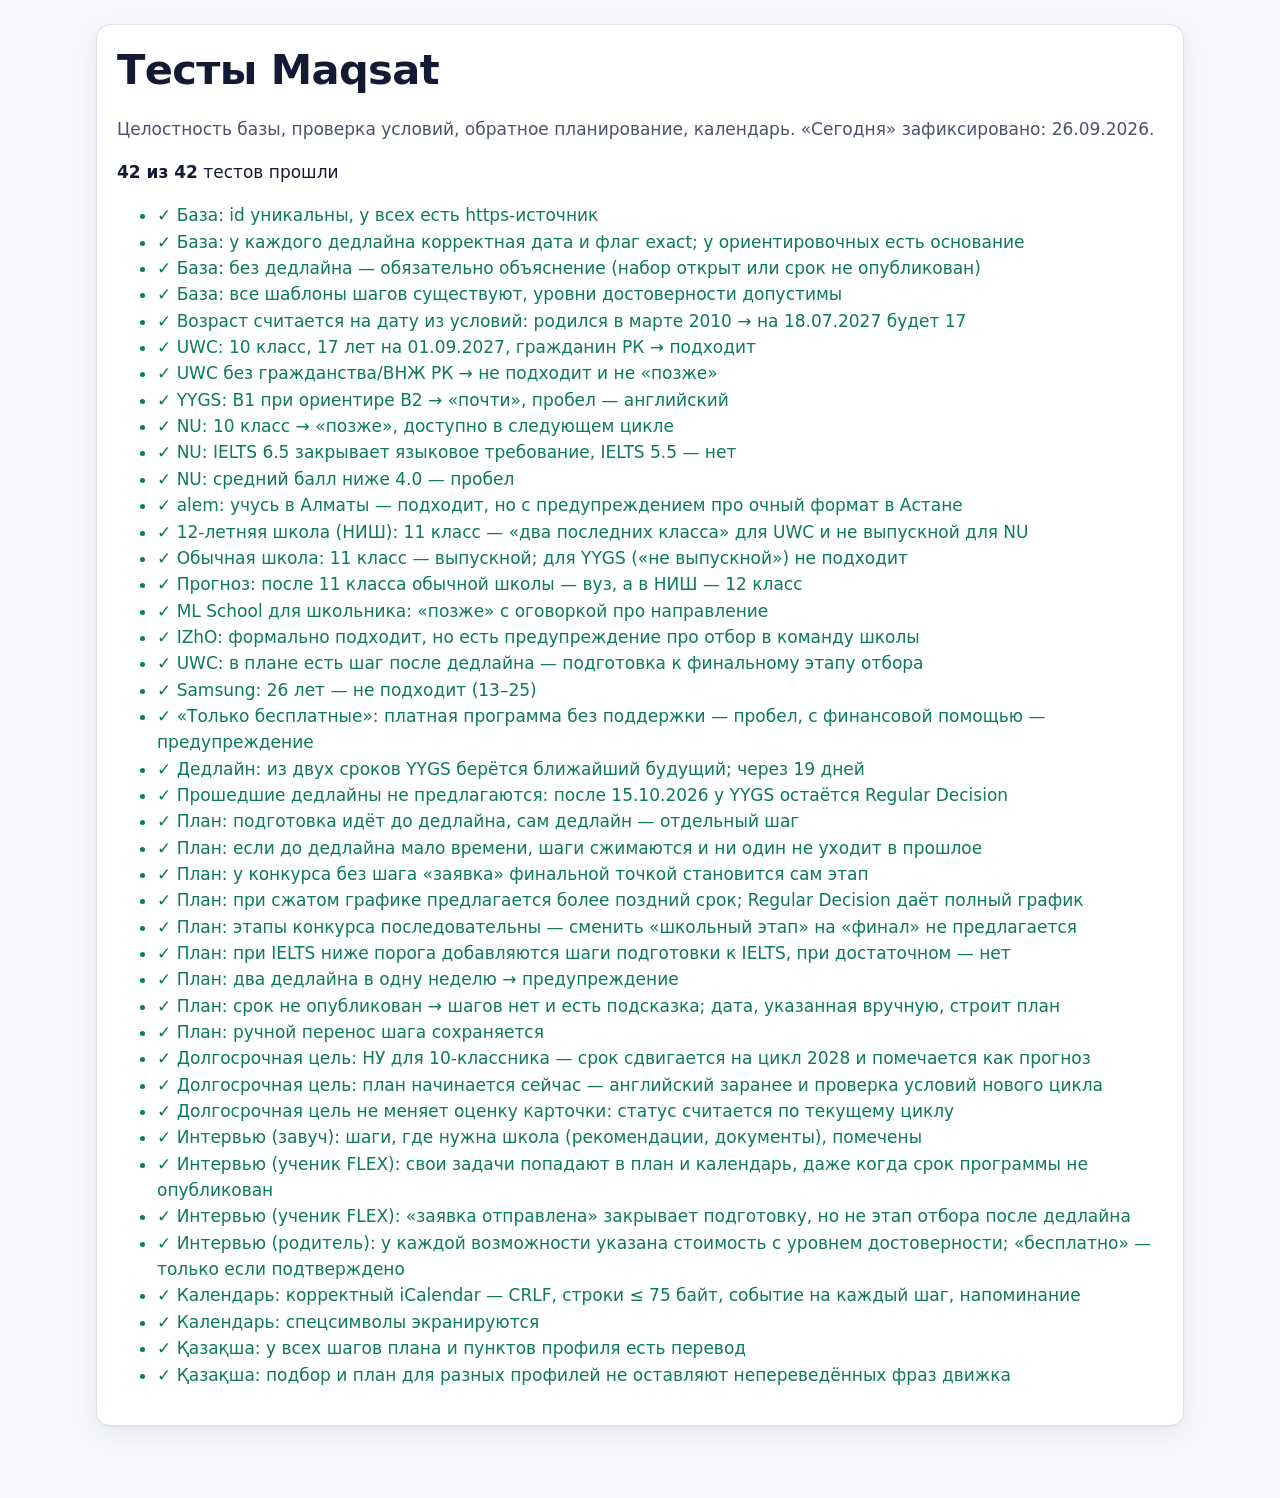
==== commit 421a3abb: "Kazakh interface (draft), usability timer - js/i18n.js: Russian/Kazakh interface via t(); language s" ====
--- a/tests.html
+++ b/tests.html
@@ -15,6 +15,7 @@
       <ul class="tests" id="tests"></ul>
     </section>
   </main>
+  <script src="js/i18n.js?v=2"></script>
   <script src="js/data.js?v=1"></script>
   <script src="js/engine.js?v=1"></script>
   <script src="js/tests.js?v=1"></script>
--- a/css/style.css
+++ b/css/style.css
@@ -56,6 +56,8 @@
 .topbar nav { display: flex; gap: 4px; overflow-x: auto; }
 .topbar nav a { color: var(--ink-2); text-decoration: none; padding: 8px 12px; border-radius: 999px; white-space: nowrap; font-weight: 600; font-size: .95rem; min-height: 40px; display: inline-flex; align-items: center; gap: 6px; }
 .topbar nav a.active, .topbar nav a:hover { background: var(--accent-soft); color: var(--accent); }
+.lang { border: 1.5px solid var(--line); background: var(--surface); color: var(--accent); border-radius: 999px; padding: 6px 12px; min-height: 40px; font: inherit; font-weight: 700; font-size: .9rem; cursor: pointer; }
+.lang:hover { border-color: var(--accent); }
 .badge { background: var(--accent); color: var(--accent-ink); border-radius: 999px; font-size: .75rem; padding: 1px 7px; }
 
 main { max-width: 1120px; margin: 0 auto; padding: 24px 16px 56px; outline: none; }
